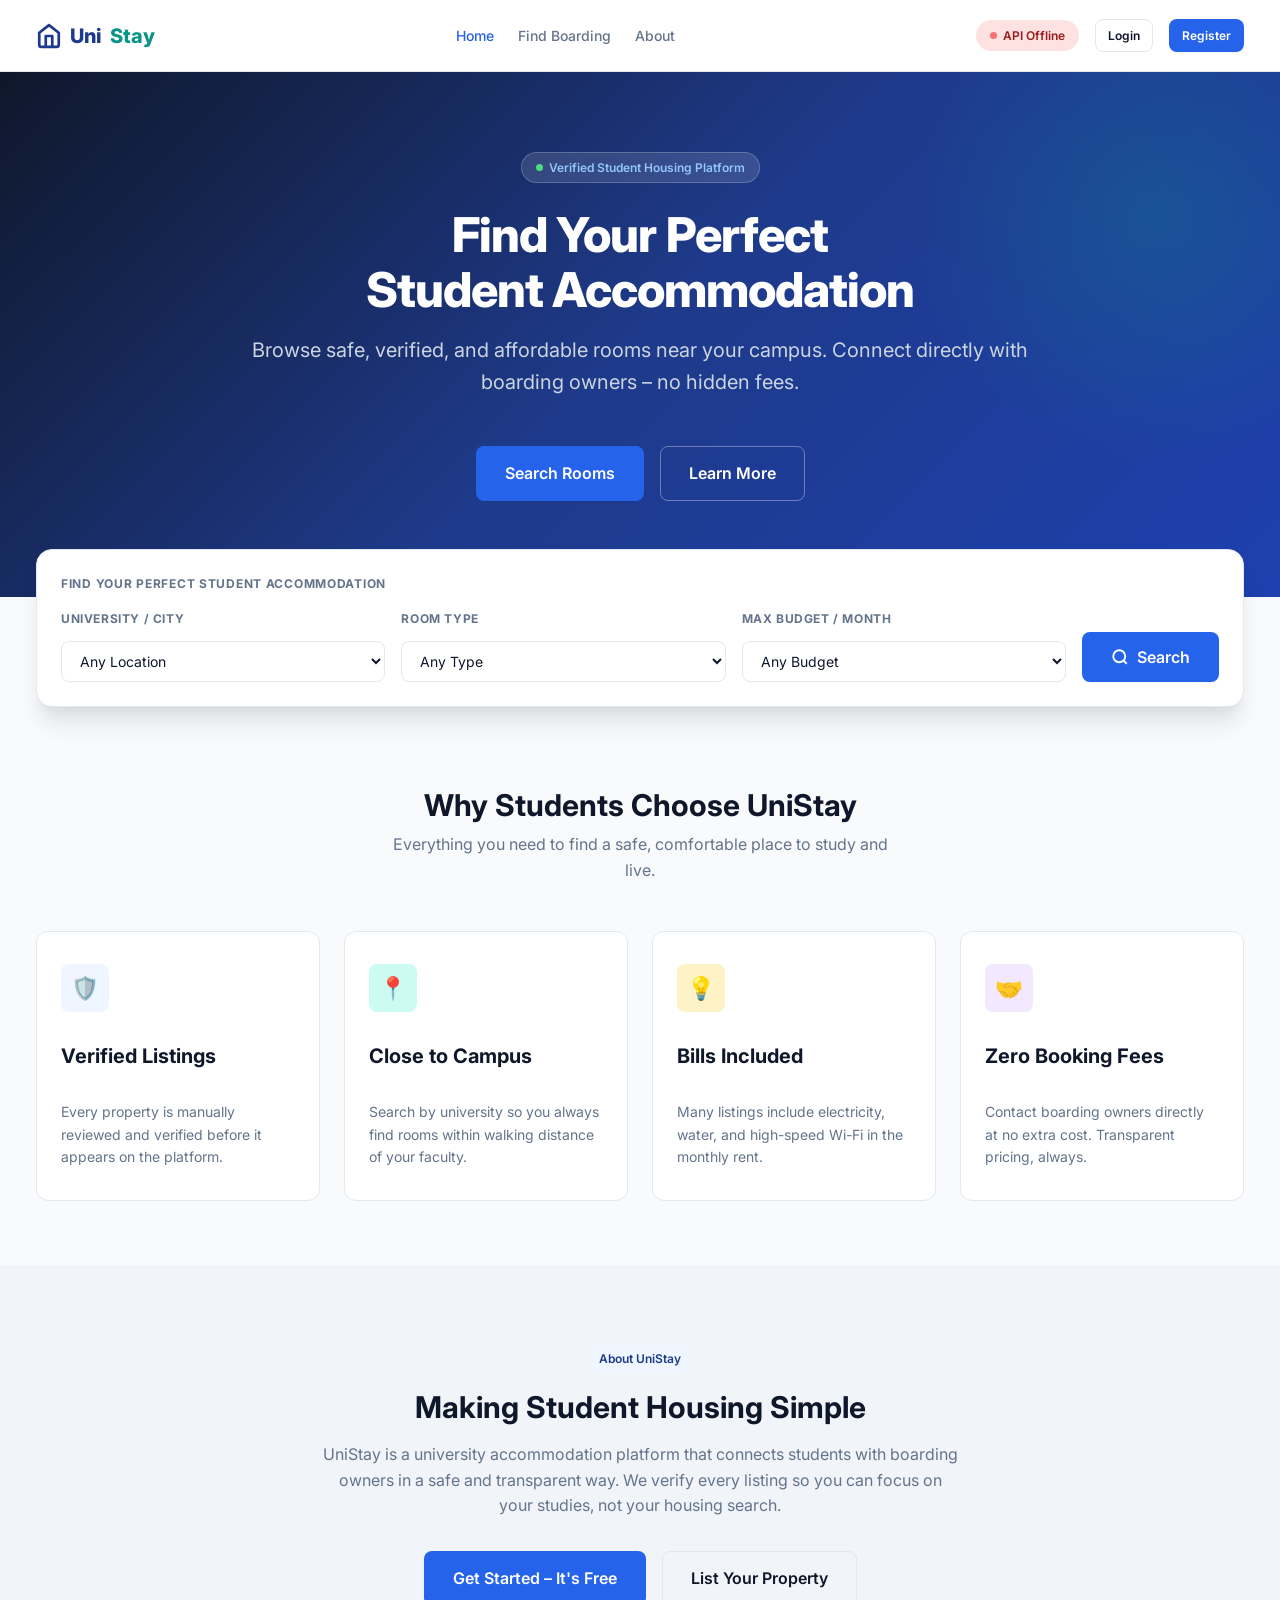
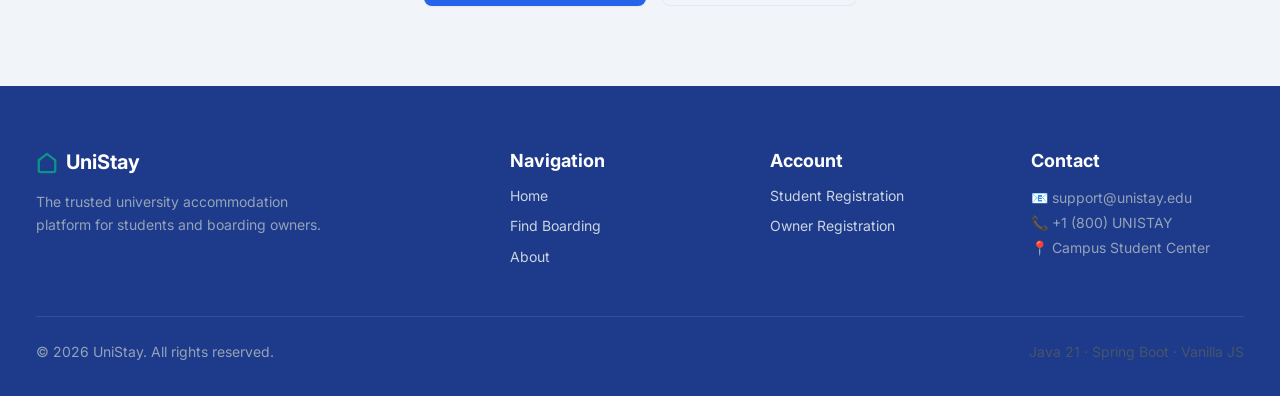
==== frontend/index.html @ 32a04631 "Initial UniStay project setup" ====
<!DOCTYPE html>
<html lang="en">
<head>
  <meta charset="UTF-8" />
  <meta name="viewport" content="width=device-width, initial-scale=1.0" />
  <title>UniStay – Find Student Accommodation</title>
  <meta name="description" content="UniStay helps university students find safe, verified, and affordable accommodation close to campus." />

  <!-- Google Fonts: Inter -->
  <link rel="preconnect" href="https://fonts.googleapis.com" />
  <link rel="preconnect" href="https://fonts.gstatic.com" crossorigin />
  <link href="https://fonts.googleapis.com/css2?family=Inter:wght@400;500;600;700;800&display=swap" rel="stylesheet" />

  <!-- Design System -->
  <link rel="stylesheet" href="css/global.css" />
  <link rel="stylesheet" href="css/components.css" />

  <style>
    /* ── Landing Page–specific overrides (kept minimal) ── */

    /* Inline hero status pill */
    .status-pill {
      display: inline-flex;
      align-items: center;
      gap: 6px;
      background: rgba(255,255,255,.12);
      border: 1px solid rgba(255,255,255,.2);
      border-radius: var(--radius-full);
      padding: 5px 14px;
      font-size: var(--font-size-xs);
      font-weight: 600;
      color: #93c5fd;
      margin-bottom: var(--space-lg);
    }
    .status-dot {
      width: 7px; height: 7px;
      background: #4ade80;
      border-radius: 50%;
      animation: pulse 1.8s infinite;
    }
    @keyframes pulse {
      0%, 100% { opacity: 1; }
      50%       { opacity: .4; }
    }

    /* Search bar */
    .search-bar {
      background: var(--bg-surface);
      border-radius: var(--radius-xl);
      box-shadow: var(--shadow-xl);
      padding: 1.5rem;
      margin-top: -3rem;
      position: relative;
      z-index: 10;
      border: 1px solid var(--border-color);
    }
    .search-bar form {
      display: grid;
      grid-template-columns: 1fr 1fr 1fr auto;
      gap: 1rem;
      align-items: end;
    }
    .search-field label {
      display: block;
      font-size: var(--font-size-xs);
      font-weight: 700;
      text-transform: uppercase;
      letter-spacing: .05em;
      color: var(--text-muted);
      margin-bottom: 6px;
    }

    /* Feature cards */
    .feature-grid {
      display: grid;
      grid-template-columns: repeat(4, 1fr);
      gap: var(--space-lg);
    }
    .feature-card {
      background: var(--bg-surface);
      border: 1px solid var(--border-color);
      border-radius: var(--radius-lg);
      padding: var(--space-xl) var(--space-lg);
      transition: transform var(--transition-normal), box-shadow var(--transition-normal);
    }
    .feature-card:hover {
      transform: translateY(-4px);
      box-shadow: var(--shadow-lg);
      border-color: #bfdbfe;
    }
    .feature-icon-box {
      width: 48px; height: 48px;
      border-radius: var(--radius-md);
      display: flex; align-items: center; justify-content: center;
      font-size: 1.4rem;
      margin-bottom: var(--space-md);
    }
    .icon-blue   { background: var(--primary-light); }
    .icon-teal   { background: var(--secondary-light); }
    .icon-amber  { background: var(--accent-light); }
    .icon-purple { background: #f3e8ff; }

    /* Backend status banner */
    #backend-status {
      font-size: var(--font-size-xs);
      font-weight: 600;
      padding: 6px 14px;
      border-radius: var(--radius-full);
      display: none;
    }
    #backend-status.online  { background: var(--success-bg); color: #065f46; display: inline-flex; align-items: center; gap: 6px; }
    #backend-status.offline { background: var(--danger-bg);  color: #991b1b; display: inline-flex; align-items: center; gap: 6px; }

    /* Responsive */
    @media (max-width: 992px) {
      .feature-grid { grid-template-columns: repeat(2, 1fr); }
    }
    @media (max-width: 768px) {
      .search-bar form { grid-template-columns: 1fr; }
      .search-bar form button { width: 100%; }
      .feature-grid { grid-template-columns: 1fr; }
    }
  </style>
</head>

<body>

  <!-- ═══════════════════════════════════════════
       NAVBAR
       ═══════════════════════════════════════════ -->
  <header class="navbar" id="top">
    <div class="container">

      <!-- Brand -->
      <a href="index.html" class="navbar-brand" id="navbar-brand">
        <svg width="26" height="26" viewBox="0 0 24 24" fill="none"
             stroke="currentColor" stroke-width="2.5"
             stroke-linecap="round" stroke-linejoin="round">
          <path d="m3 9 9-7 9 7v11a2 2 0 0 1-2 2H5a2 2 0 0 1-2-2z"/>
          <polyline points="9 22 9 12 15 12 15 22"/>
        </svg>
        Uni<span>Stay</span>
      </a>

      <!-- Mobile toggle -->
      <button class="mobile-menu-btn" id="mobile-menu-btn"
              aria-label="Toggle menu" aria-expanded="false">&#9776;</button>

      <!-- Nav links -->
      <ul class="navbar-nav" id="main-nav">
        <li><a href="index.html"         class="nav-link active"  id="nav-home">Home</a></li>
        <li><a href="#find-boarding"     class="nav-link"          id="nav-find">Find Boarding</a></li>
        <li><a href="#about"             class="nav-link"          id="nav-about">About</a></li>
      </ul>

      <!-- Action buttons + backend status indicator -->
      <div class="navbar-actions">
        <span id="backend-status" title="Backend connection status"></span>
        <a href="pages/register.html?role=student" class="btn btn-outline btn-sm" id="btn-login">Login</a>
        <a href="pages/register.html"              class="btn btn-primary btn-sm" id="btn-register">Register</a>
      </div>

    </div>
  </header>


  <main>

    <!-- ═══════════════════════════════════════════
         HERO
         ═══════════════════════════════════════════ -->
    <section class="hero" id="hero-section">
      <div class="container">
        <div class="hero-content">

          <div class="status-pill">
            <span class="status-dot"></span>
            Verified Student Housing Platform
          </div>

          <h1 class="hero-title">
            Find Your Perfect<br/>Student Accommodation
          </h1>

          <p class="hero-subtitle">
            Browse safe, verified, and affordable rooms near your campus.
            Connect directly with boarding owners – no hidden fees.
          </p>

          <div style="display:flex; gap:1rem; justify-content:center; flex-wrap:wrap;">
            <a href="#find-boarding" class="btn btn-primary btn-lg" id="btn-hero-search">
              Search Rooms
            </a>
            <a href="#about" class="btn btn-outline btn-lg"
               style="border-color:rgba(255,255,255,.35);color:#fff;" id="btn-hero-about">
              Learn More
            </a>
          </div>

        </div>
      </div>
    </section>


    <!-- ═══════════════════════════════════════════
         SEARCH BAR
         ═══════════════════════════════════════════ -->
    <section class="container" id="find-boarding">
      <div class="search-bar">

        <p style="font-size:var(--font-size-xs);font-weight:700;text-transform:uppercase;
                  letter-spacing:.06em;color:var(--text-muted);margin-bottom:1rem;">
          Find Your Perfect Student Accommodation
        </p>

        <form id="search-form" onsubmit="handleSearch(event)">

          <div class="search-field">
            <label for="s-location">University / City</label>
            <select id="s-location" class="form-select">
              <option value="">Any Location</option>
              <option>City University of Technology</option>
              <option>National State University</option>
              <option>Metropolitan Institute of Science</option>
              <option>Greenwood College</option>
            </select>
          </div>

          <div class="search-field">
            <label for="s-type">Room Type</label>
            <select id="s-type" class="form-select">
              <option value="">Any Type</option>
              <option>Single Room</option>
              <option>Shared Room</option>
              <option>Private Studio</option>
              <option>Apartment</option>
            </select>
          </div>

          <div class="search-field">
            <label for="s-budget">Max Budget / Month</label>
            <select id="s-budget" class="form-select">
              <option value="">Any Budget</option>
              <option>Under $400</option>
              <option>Under $600</option>
              <option>Under $800</option>
              <option>Under $1,000</option>
            </select>
          </div>

          <div>
            <button type="submit" class="btn btn-primary btn-lg" id="btn-search"
                    style="white-space:nowrap; width:100%;">
              <svg width="18" height="18" viewBox="0 0 24 24" fill="none"
                   stroke="currentColor" stroke-width="2.5">
                <circle cx="11" cy="11" r="8"/><line x1="21" y1="21" x2="16.65" y2="16.65"/>
              </svg>
              Search
            </button>
          </div>

        </form>
      </div>
    </section>


    <!-- ═══════════════════════════════════════════
         FEATURE CARDS
         ═══════════════════════════════════════════ -->
    <section style="padding: 5rem 0 4rem;" id="features">
      <div class="container">

        <div class="text-center" style="margin-bottom:3rem;">
          <h2>Why Students Choose UniStay</h2>
          <p class="text-muted" style="max-width:520px;margin:0.5rem auto 0;">
            Everything you need to find a safe, comfortable place to study and live.
          </p>
        </div>

        <div class="feature-grid">

          <div class="feature-card">
            <div class="feature-icon-box icon-blue">🛡️</div>
            <h4>Verified Listings</h4>
            <p class="text-muted" style="font-size:var(--font-size-sm);margin-top:.5rem;">
              Every property is manually reviewed and verified before it appears on the platform.
            </p>
          </div>

          <div class="feature-card">
            <div class="feature-icon-box icon-teal">📍</div>
            <h4>Close to Campus</h4>
            <p class="text-muted" style="font-size:var(--font-size-sm);margin-top:.5rem;">
              Search by university so you always find rooms within walking distance of your faculty.
            </p>
          </div>

          <div class="feature-card">
            <div class="feature-icon-box icon-amber">💡</div>
            <h4>Bills Included</h4>
            <p class="text-muted" style="font-size:var(--font-size-sm);margin-top:.5rem;">
              Many listings include electricity, water, and high-speed Wi-Fi in the monthly rent.
            </p>
          </div>

          <div class="feature-card">
            <div class="feature-icon-box icon-purple">🤝</div>
            <h4>Zero Booking Fees</h4>
            <p class="text-muted" style="font-size:var(--font-size-sm);margin-top:.5rem;">
              Contact boarding owners directly at no extra cost. Transparent pricing, always.
            </p>
          </div>

        </div>
      </div>
    </section>


    <!-- ═══════════════════════════════════════════
         ABOUT / CTA
         ═══════════════════════════════════════════ -->
    <section id="about" style="background:var(--bg-alt); padding: 5rem 0;">
      <div class="container">
        <div style="max-width:640px; margin:0 auto; text-align:center;">
          <span class="badge badge-primary" style="margin-bottom:1rem;">About UniStay</span>
          <h2>Making Student Housing Simple</h2>
          <p class="text-muted" style="margin:1rem 0 2rem;">
            UniStay is a university accommodation platform that connects students with boarding
            owners in a safe and transparent way. We verify every listing so you can focus on
            your studies, not your housing search.
          </p>
          <div style="display:flex; gap:1rem; justify-content:center; flex-wrap:wrap;">
            <a href="pages/register.html" class="btn btn-primary btn-lg" id="btn-cta-register">
              Get Started – It's Free
            </a>
            <a href="pages/register.html?role=owner" class="btn btn-outline btn-lg" id="btn-cta-owner">
              List Your Property
            </a>
          </div>
        </div>
      </div>
    </section>

  </main>


  <!-- ═══════════════════════════════════════════
       FOOTER
       ═══════════════════════════════════════════ -->
  <footer class="footer">
    <div class="container">
      <div class="footer-grid">

        <div>
          <h4 style="display:flex;align-items:center;gap:8px;margin-bottom:1rem;">
            <svg width="22" height="22" viewBox="0 0 24 24" fill="none"
                 stroke="var(--secondary)" stroke-width="2.5">
              <path d="m3 9 9-7 9 7v11a2 2 0 0 1-2 2H5a2 2 0 0 1-2-2z"/>
            </svg>
            UniStay
          </h4>
          <p style="font-size:var(--font-size-sm);color:#94a3b8;max-width:300px;">
            The trusted university accommodation platform for students and boarding owners.
          </p>
        </div>

        <div>
          <h5 style="margin-bottom:.75rem;">Navigation</h5>
          <ul style="list-style:none;display:flex;flex-direction:column;gap:8px;font-size:var(--font-size-sm);">
            <li><a href="index.html">Home</a></li>
            <li><a href="#find-boarding">Find Boarding</a></li>
            <li><a href="#about">About</a></li>
          </ul>
        </div>

        <div>
          <h5 style="margin-bottom:.75rem;">Account</h5>
          <ul style="list-style:none;display:flex;flex-direction:column;gap:8px;font-size:var(--font-size-sm);">
            <li><a href="pages/register.html?role=student">Student Registration</a></li>
            <li><a href="pages/register.html?role=owner">Owner Registration</a></li>
          </ul>
        </div>

        <div>
          <h5 style="margin-bottom:.75rem;">Contact</h5>
          <p style="font-size:var(--font-size-sm);color:#94a3b8;line-height:1.8;">
            📧 support@unistay.edu<br/>
            📞 +1 (800) UNISTAY<br/>
            📍 Campus Student Center
          </p>
        </div>

      </div>

      <div class="footer-bottom">
        <span>© 2026 UniStay. All rights reserved.</span>
        <span style="color:#475569;">Java 21 · Spring Boot · Vanilla JS</span>
      </div>
    </div>
  </footer>


  <!-- ═══════════════════════════════════════════
       SCRIPTS
       ═══════════════════════════════════════════ -->
  <script src="js/api.js"></script>
  <script src="js/common.js"></script>
  <script>
    /* ── Search handler ── */
    function handleSearch(e) {
      e.preventDefault();
      const loc    = document.getElementById('s-location').value || 'Any Location';
      const type   = document.getElementById('s-type').value    || 'Any Type';
      const budget = document.getElementById('s-budget').value  || 'Any Budget';
      alert(`Searching for: ${type} near ${loc} (${budget})\n\nSearch module coming soon!`);
    }

    /* ── Backend health check (displays status pill in navbar) ── */
    async function checkBackendStatus() {
      const el = document.getElementById('backend-status');
      try {
        const res = await API.get('/health');
        if (res && res.success) {
          el.className = 'online';
          el.innerHTML = '<span style="width:7px;height:7px;background:#4ade80;border-radius:50%;display:inline-block;"></span> API Online';
        }
      } catch (_) {
        el.className = 'offline';
        el.innerHTML = '<span style="width:7px;height:7px;background:#f87171;border-radius:50%;display:inline-block;"></span> API Offline';
      }
    }

    document.addEventListener('DOMContentLoaded', checkBackendStatus);
  </script>

</body>
</html>
---- frontend/css/global.css ----
/* ==========================================================================
   UniStay - Main Global Design System (global.css)
   University Student Accommodation Platform
   ========================================================================== */

/* --------------------------------------------------------------------------
   1. CSS Custom Properties / Design Tokens
   -------------------------------------------------------------------------- */
:root {
  /* Brand Palette */
  --primary: #2563eb;
  --primary-hover: #1d4ed8;
  --primary-light: #eff6ff;
  --primary-dark: #1e3a8a;

  --secondary: #0d9488;
  --secondary-hover: #0f766e;
  --secondary-light: #ccfbf1;

  --accent: #f59e0b;
  --accent-light: #fef3c7;

  /* Neutral Palette */
  --bg-body: #f8fafc;
  --bg-surface: #ffffff;
  --bg-alt: #f1f5f9;
  
  --border-color: #e2e8f0;
  --border-focus: #93c5fd;

  --text-main: #0f172a;
  --text-muted: #64748b;
  --text-light: #94a3b8;
  --text-white: #ffffff;

  /* Status Colors */
  --success: #10b981;
  --success-bg: #d1fae5;
  --warning: #f59e0b;
  --warning-bg: #fef3c7;
  --danger: #ef4444;
  --danger-bg: #fee2e2;
  --info: #3b82f6;
  --info-bg: #dbeafe;

  /* Typography */
  --font-family: 'Inter', system-ui, -apple-system, BlinkMacSystemFont, 'Segoe UI', Roboto, Oxygen, Ubuntu, Cantarell, sans-serif;
  --font-size-xs: 0.75rem;     /* 12px */
  --font-size-sm: 0.875rem;    /* 14px */
  --font-size-md: 1rem;        /* 16px */
  --font-size-lg: 1.125rem;    /* 18px */
  --font-size-xl: 1.25rem;     /* 20px */
  --font-size-2xl: 1.5rem;     /* 24px */
  --font-size-3xl: 1.875rem;   /* 30px */
  --font-size-4xl: 2.25rem;    /* 36px */

  /* Spacing */
  --space-xs: 0.25rem;  /* 4px */
  --space-sm: 0.5rem;   /* 8px */
  --space-md: 1rem;     /* 16px */
  --space-lg: 1.5rem;   /* 24px */
  --space-xl: 2rem;     /* 32px */
  --space-2xl: 3rem;    /* 48px */
  --space-3xl: 4rem;    /* 64px */

  /* Radius */
  --radius-sm: 0.375rem; /* 6px */
  --radius-md: 0.5rem;   /* 8px */
  --radius-lg: 0.75rem;  /* 12px */
  --radius-xl: 1rem;     /* 16px */
  --radius-full: 9999px;

  /* Elevation Shadows */
  --shadow-sm: 0 1px 2px 0 rgba(0, 0, 0, 0.05);
  --shadow-md: 0 4px 6px -1px rgba(0, 0, 0, 0.1), 0 2px 4px -1px rgba(0, 0, 0, 0.06);
  --shadow-lg: 0 10px 15px -3px rgba(0, 0, 0, 0.1), 0 4px 6px -2px rgba(0, 0, 0, 0.05);
  --shadow-xl: 0 20px 25px -5px rgba(0, 0, 0, 0.1), 0 10px 10px -5px rgba(0, 0, 0, 0.04);

  /* Transitions */
  --transition-fast: 0.15s ease;
  --transition-normal: 0.25s ease;
  --transition-slow: 0.4s ease;

  /* Layout */
  --max-width: 1240px;
  --navbar-height: 72px;
}

/* --------------------------------------------------------------------------
   2. Global Reset & Base Setup
   -------------------------------------------------------------------------- */
*, *::before, *::after {
  box-sizing: border-box;
  margin: 0;
  padding: 0;
}

html {
  scroll-behavior: smooth;
  font-size: 16px;
}

body {
  font-family: var(--font-family);
  background-color: var(--bg-body);
  color: var(--text-main);
  line-height: 1.6;
  -webkit-font-smoothing: antialiased;
  -moz-osx-font-smoothing: grayscale;
  display: flex;
  flex-direction: column;
  min-height: 100vh;
}

main {
  flex: 1;
}

a {
  color: var(--primary);
  text-decoration: none;
  transition: color var(--transition-fast);
}

a:hover {
  color: var(--primary-hover);
}

img {
  max-width: 100%;
  height: auto;
  display: block;
}

/* --------------------------------------------------------------------------
   3. Typography Utilities
   -------------------------------------------------------------------------- */
h1, h2, h3, h4, h5, h6 {
  color: var(--text-main);
  font-weight: 700;
  line-height: 1.25;
  margin-bottom: var(--space-sm);
}

h1 { font-size: var(--font-size-4xl); }
h2 { font-size: var(--font-size-3xl); }
h3 { font-size: var(--font-size-2xl); }
h4 { font-size: var(--font-size-xl); }
h5 { font-size: var(--font-size-lg); }
h6 { font-size: var(--font-size-md); }

.text-muted { color: var(--text-muted); }
.text-center { text-align: center; }
.text-right { text-align: right; }
.text-primary { color: var(--primary); }
.text-secondary { color: var(--secondary); }
.font-bold { font-weight: 700; }
.font-semibold { font-weight: 600; }

/* --------------------------------------------------------------------------
   4. Layout & Containers
   -------------------------------------------------------------------------- */
.container {
  width: 100%;
  max-width: var(--max-width);
  margin-left: auto;
  margin-right: auto;
  padding-left: var(--space-md);
  padding-right: var(--space-md);
}

.container-sm { max-width: 800px; }
.container-lg { max-width: 1400px; }

.grid {
  display: grid;
  gap: var(--space-lg);
}

.grid-2 { grid-template-columns: repeat(2, 1fr); }
.grid-3 { grid-template-columns: repeat(3, 1fr); }
.grid-4 { grid-template-columns: repeat(4, 1fr); }

.flex {
  display: flex;
}

.flex-between {
  display: flex;
  justify-content: space-between;
  align-items: center;
}

.flex-center {
  display: flex;
  justify-content: center;
  align-items: center;
}

.gap-sm { gap: var(--space-sm); }
.gap-md { gap: var(--space-md); }
.gap-lg { gap: var(--space-lg); }

/* --------------------------------------------------------------------------
   5. Buttons Component
   -------------------------------------------------------------------------- */
.btn {
  display: inline-flex;
  align-items: center;
  justify-content: center;
  gap: var(--space-sm);
  padding: 0.625rem 1.25rem;
  font-family: var(--font-family);
  font-size: var(--font-size-sm);
  font-weight: 600;
  border-radius: var(--radius-md);
  border: 1px solid transparent;
  cursor: pointer;
  transition: all var(--transition-fast);
  text-align: center;
  white-space: nowrap;
  user-select: none;
}

.btn-primary {
  background-color: var(--primary);
  color: var(--text-white);
  box-shadow: var(--shadow-sm);
}

.btn-primary:hover {
  background-color: var(--primary-hover);
  color: var(--text-white);
  box-shadow: var(--shadow-md);
  transform: translateY(-1px);
}

.btn-secondary {
  background-color: var(--secondary);
  color: var(--text-white);
}

.btn-secondary:hover {
  background-color: var(--secondary-hover);
  color: var(--text-white);
  transform: translateY(-1px);
}

.btn-outline {
  background-color: transparent;
  border-color: var(--border-color);
  color: var(--text-main);
}

.btn-outline:hover {
  border-color: var(--primary);
  color: var(--primary);
  background-color: var(--primary-light);
}

.btn-sm {
  padding: 0.375rem 0.75rem;
  font-size: var(--font-size-xs);
}

.btn-lg {
  padding: 0.875rem 1.75rem;
  font-size: var(--font-size-md);
}

.btn-full {
  width: 100%;
}

.btn:disabled {
  opacity: 0.6;
  cursor: not-allowed;
  transform: none !important;
}

/* --------------------------------------------------------------------------
   6. Forms Component
   -------------------------------------------------------------------------- */
.form-group {
  margin-bottom: var(--space-md);
  display: flex;
  flex-direction: column;
  gap: var(--space-xs);
}

.form-label {
  font-size: var(--font-size-sm);
  font-weight: 600;
  color: var(--text-main);
}

.form-control, .form-select {
  width: 100%;
  padding: 0.625rem 0.875rem;
  font-family: var(--font-family);
  font-size: var(--font-size-sm);
  color: var(--text-main);
  background-color: var(--bg-surface);
  border: 1px solid var(--border-color);
  border-radius: var(--radius-md);
  transition: border-color var(--transition-fast), box-shadow var(--transition-fast);
  outline: none;
}

.form-control:focus, .form-select:focus {
  border-color: var(--primary);
  box-shadow: 0 0 0 3px rgba(37, 99, 235, 0.15);
}

textarea.form-control {
  resize: vertical;
  min-height: 100px;
}

/* --------------------------------------------------------------------------
   7. Cards Component
   -------------------------------------------------------------------------- */
.card {
  background-color: var(--bg-surface);
  border-radius: var(--radius-lg);
  border: 1px solid var(--border-color);
  box-shadow: var(--shadow-sm);
  overflow: hidden;
  transition: transform var(--transition-normal), box-shadow var(--transition-normal);
}

.card:hover {
  box-shadow: var(--shadow-md);
}

.card-header {
  padding: var(--space-md) var(--space-lg);
  border-bottom: 1px solid var(--border-color);
  background-color: var(--bg-surface);
}

.card-body {
  padding: var(--space-lg);
}

.card-footer {
  padding: var(--space-md) var(--space-lg);
  border-top: 1px solid var(--border-color);
  background-color: var(--bg-alt);
}

/* --------------------------------------------------------------------------
   8. Navigation Bar (Navbar)
   -------------------------------------------------------------------------- */
.navbar {
  height: var(--navbar-height);
  background-color: rgba(255, 255, 255, 0.95);
  backdrop-filter: blur(8px);
  border-bottom: 1px solid var(--border-color);
  position: sticky;
  top: 0;
  z-index: 1000;
  display: flex;
  align-items: center;
}

.navbar .container {
  display: flex;
  align-items: center;
  justify-content: space-between;
}

.navbar-brand {
  display: flex;
  align-items: center;
  gap: var(--space-sm);
  font-size: var(--font-size-xl);
  font-weight: 800;
  color: var(--primary-dark);
}

.navbar-brand span {
  color: var(--secondary);
}

.navbar-nav {
  display: flex;
  align-items: center;
  gap: var(--space-lg);
  list-style: none;
}

.nav-link {
  font-size: var(--font-size-sm);
  font-weight: 500;
  color: var(--text-muted);
  transition: color var(--transition-fast);
}

.nav-link:hover, .nav-link.active {
  color: var(--primary);
}

.navbar-actions {
  display: flex;
  align-items: center;
  gap: var(--space-md);
}

.mobile-menu-btn {
  display: none;
  background: none;
  border: none;
  font-size: 1.5rem;
  color: var(--text-main);
  cursor: pointer;
}

/* --------------------------------------------------------------------------
   9. Footer
   -------------------------------------------------------------------------- */
.footer {
  background-color: var(--primary-dark);
  color: var(--text-light);
  padding-top: var(--space-3xl);
  padding-bottom: var(--space-xl);
  margin-top: auto;
}

.footer h4, .footer h5 {
  color: var(--text-white);
}

.footer a {
  color: #cbd5e1;
}

.footer a:hover {
  color: var(--text-white);
}

.footer-grid {
  display: grid;
  grid-template-columns: 2fr repeat(3, 1fr);
  gap: var(--space-2xl);
  margin-bottom: var(--space-2xl);
}

.footer-bottom {
  border-top: 1px solid rgba(255, 255, 255, 0.1);
  padding-top: var(--space-lg);
  display: flex;
  justify-content: space-between;
  align-items: center;
  font-size: var(--font-size-sm);
}

/* --------------------------------------------------------------------------
   10. Alerts & Badges
   -------------------------------------------------------------------------- */
.alert {
  padding: var(--space-md);
  border-radius: var(--radius-md);
  font-size: var(--font-size-sm);
  margin-bottom: var(--space-md);
  border: 1px solid transparent;
  display: flex;
  align-items: center;
  gap: var(--space-sm);
}

.alert-success { background-color: var(--success-bg); color: #065f46; border-color: #a7f3d0; }
.alert-warning { background-color: var(--warning-bg); color: #92400e; border-color: #fde68a; }
.alert-danger { background-color: var(--danger-bg); color: #991b1b; border-color: #fecaca; }
.alert-info { background-color: var(--info-bg); color: #1e40af; border-color: #bfdbfe; }

.badge {
  display: inline-flex;
  align-items: center;
  padding: 0.25rem 0.625rem;
  font-size: var(--font-size-xs);
  font-weight: 600;
  border-radius: var(--radius-full);
}

.badge-primary { background-color: var(--primary-light); color: var(--primary-dark); }
.badge-secondary { background-color: var(--secondary-light); color: var(--secondary-hover); }
.badge-success { background-color: var(--success-bg); color: #065f46; }

/* --------------------------------------------------------------------------
   11. Tables Component
   -------------------------------------------------------------------------- */
.table-responsive {
  width: 100%;
  overflow-x: auto;
}

.table {
  width: 100%;
  border-collapse: collapse;
  text-align: left;
  font-size: var(--font-size-sm);
}

.table th {
  background-color: var(--bg-alt);
  padding: var(--space-md);
  font-weight: 600;
  color: var(--text-main);
  border-bottom: 2px solid var(--border-color);
}

.table td {
  padding: var(--space-md);
  border-bottom: 1px solid var(--border-color);
  color: var(--text-muted);
}

.table tbody tr:hover {
  background-color: var(--primary-light);
}

/* --------------------------------------------------------------------------
   12. Responsive Breakpoints
   -------------------------------------------------------------------------- */
@media (max-width: 992px) {
  .grid-4 { grid-template-columns: repeat(2, 1fr); }
  .grid-3 { grid-template-columns: repeat(2, 1fr); }
  .footer-grid { grid-template-columns: repeat(2, 1fr); }
}

@media (max-width: 768px) {
  .grid-2, .grid-3, .grid-4 { grid-template-columns: 1fr; }
  .footer-grid { grid-template-columns: 1fr; }
  
  .navbar-nav {
    display: none;
    position: absolute;
    top: var(--navbar-height);
    left: 0;
    width: 100%;
    background-color: var(--bg-surface);
    flex-direction: column;
    padding: var(--space-lg);
    box-shadow: var(--shadow-lg);
    border-bottom: 1px solid var(--border-color);
  }

  .navbar-nav.active {
    display: flex;
  }

  .mobile-menu-btn {
    display: block;
  }
}
---- frontend/css/components.css ----
/* ==========================================================================
   UniStay - Specific Component Styles (components.css)
   University Student Accommodation Platform
   ========================================================================== */

/* --------------------------------------------------------------------------
   1. Hero Section Component
   -------------------------------------------------------------------------- */
.hero {
  background: linear-gradient(135deg, #0f172a 0%, #1e3a8a 50%, #1e40af 100%);
  color: var(--text-white);
  padding: 5rem 0 6rem 0;
  position: relative;
  overflow: hidden;
}

.hero::before {
  content: "";
  position: absolute;
  top: -20%;
  right: -10%;
  width: 500px;
  height: 500px;
  background: radial-gradient(circle, rgba(13, 148, 136, 0.25) 0%, rgba(0, 0, 0, 0) 70%);
  border-radius: 50%;
  pointer-events: none;
}

.hero-content {
  max-width: 780px;
  margin: 0 auto;
  text-align: center;
  position: relative;
  z-index: 2;
}

.hero-badge {
  display: inline-flex;
  align-items: center;
  gap: 0.5rem;
  padding: 0.375rem 1rem;
  background: rgba(255, 255, 255, 0.12);
  backdrop-filter: blur(8px);
  border: 1px solid rgba(255, 255, 255, 0.2);
  border-radius: var(--radius-full);
  font-size: var(--font-size-xs);
  font-weight: 600;
  color: #93c5fd;
  margin-bottom: var(--space-lg);
}

.hero-title {
  font-size: 3rem;
  font-weight: 800;
  line-height: 1.15;
  color: var(--text-white);
  margin-bottom: var(--space-md);
  letter-spacing: -0.02em;
}

.hero-subtitle {
  font-size: 1.25rem;
  color: #cbd5e1;
  margin-bottom: var(--space-2xl);
  font-weight: 400;
  line-height: 1.6;
}

/* --------------------------------------------------------------------------
   2. Search & Filter Bar Component
   -------------------------------------------------------------------------- */
.search-card {
  background: var(--bg-surface);
  border-radius: var(--radius-xl);
  box-shadow: 0 20px 25px -5px rgba(0, 0, 0, 0.15), 0 10px 10px -5px rgba(0, 0, 0, 0.04);
  padding: var(--space-xl);
  margin-top: -3.5rem;
  position: relative;
  z-index: 10;
  border: 1px solid var(--border-color);
}

.search-grid {
  display: grid;
  grid-template-columns: repeat(4, 1fr) auto;
  gap: var(--space-md);
  align-items: end;
}

.search-field {
  display: flex;
  flex-direction: column;
  gap: 0.375rem;
}

.search-field label {
  font-size: var(--font-size-xs);
  font-weight: 700;
  text-transform: uppercase;
  letter-spacing: 0.05em;
  color: var(--text-muted);
}

/* --------------------------------------------------------------------------
   3. Feature Cards Component
   -------------------------------------------------------------------------- */
.feature-card {
  background: var(--bg-surface);
  padding: var(--space-xl);
  border-radius: var(--radius-lg);
  border: 1px solid var(--border-color);
  transition: all var(--transition-normal);
  display: flex;
  flex-direction: column;
  gap: var(--space-md);
}

.feature-card:hover {
  transform: translateY(-4px);
  box-shadow: var(--shadow-lg);
  border-color: #bfdbfe;
}

.feature-icon {
  width: 52px;
  height: 52px;
  border-radius: var(--radius-md);
  background: var(--primary-light);
  color: var(--primary);
  display: flex;
  align-items: center;
  justify-content: center;
  font-size: 1.5rem;
}

.feature-icon.teal {
  background: var(--secondary-light);
  color: var(--secondary);
}

.feature-icon.amber {
  background: var(--accent-light);
  color: var(--accent);
}

/* --------------------------------------------------------------------------
   4. Accommodation Preview Cards
   -------------------------------------------------------------------------- */
.accommodation-card {
  position: relative;
  display: flex;
  flex-direction: column;
  height: 100%;
}

.accommodation-image-wrapper {
  position: relative;
  width: 100%;
  height: 200px;
  background-color: #cbd5e1;
  overflow: hidden;
}

.accommodation-image {
  width: 100%;
  height: 100%;
  object-fit: cover;
  transition: transform var(--transition-slow);
}

.accommodation-card:hover .accommodation-image {
  transform: scale(1.05);
}

.badge-tag {
  position: absolute;
  top: 12px;
  left: 12px;
  z-index: 2;
}

.price-tag {
  position: absolute;
  bottom: 12px;
  right: 12px;
  background: rgba(15, 23, 42, 0.85);
  backdrop-filter: blur(4px);
  color: var(--text-white);
  padding: 0.25rem 0.75rem;
  border-radius: var(--radius-md);
  font-weight: 700;
  font-size: var(--font-size-sm);
}

.accommodation-details {
  padding: var(--space-lg);
  display: flex;
  flex-direction: column;
  flex: 1;
  gap: var(--space-sm);
}

.meta-info {
  display: flex;
  align-items: center;
  gap: var(--space-md);
  font-size: var(--font-size-xs);
  color: var(--text-muted);
}

/* --------------------------------------------------------------------------
   5. Step Process Timeline
   -------------------------------------------------------------------------- */
.step-card {
  text-align: center;
  padding: var(--space-xl);
  position: relative;
}

.step-number {
  width: 48px;
  height: 48px;
  border-radius: 50%;
  background: var(--primary);
  color: var(--text-white);
  font-weight: 800;
  font-size: 1.25rem;
  display: flex;
  align-items: center;
  justify-content: center;
  margin: 0 auto var(--space-md) auto;
  box-shadow: 0 0 0 6px var(--primary-light);
}

/* --------------------------------------------------------------------------
   6. Toast Notifications
   -------------------------------------------------------------------------- */
.toast-container {
  position: fixed;
  bottom: 20px;
  right: 20px;
  z-index: 9999;
  display: flex;
  flex-direction: column;
  gap: 10px;
}

.toast {
  min-width: 280px;
  padding: 12px 18px;
  border-radius: var(--radius-md);
  background: var(--text-main);
  color: var(--text-white);
  box-shadow: var(--shadow-lg);
  font-size: var(--font-size-sm);
  display: flex;
  align-items: center;
  justify-content: space-between;
  animation: slideIn 0.3s ease;
}

@keyframes slideIn {
  from { transform: translateX(100%); opacity: 0; }
  to { transform: translateX(0); opacity: 1; }
}

/* --------------------------------------------------------------------------
   7. Responsive adjustments for components
   -------------------------------------------------------------------------- */
@media (max-width: 992px) {
  .search-grid {
    grid-template-columns: repeat(2, 1fr);
  }
  .search-grid button {
    grid-column: span 2;
  }
  .hero-title {
    font-size: 2.25rem;
  }
}

@media (max-width: 576px) {
  .search-grid {
    grid-template-columns: 1fr;
  }
  .search-grid button {
    grid-column: span 1;
  }
  .hero {
    padding: 3rem 0 5rem 0;
  }
  .hero-title {
    font-size: 1.875rem;
  }
}
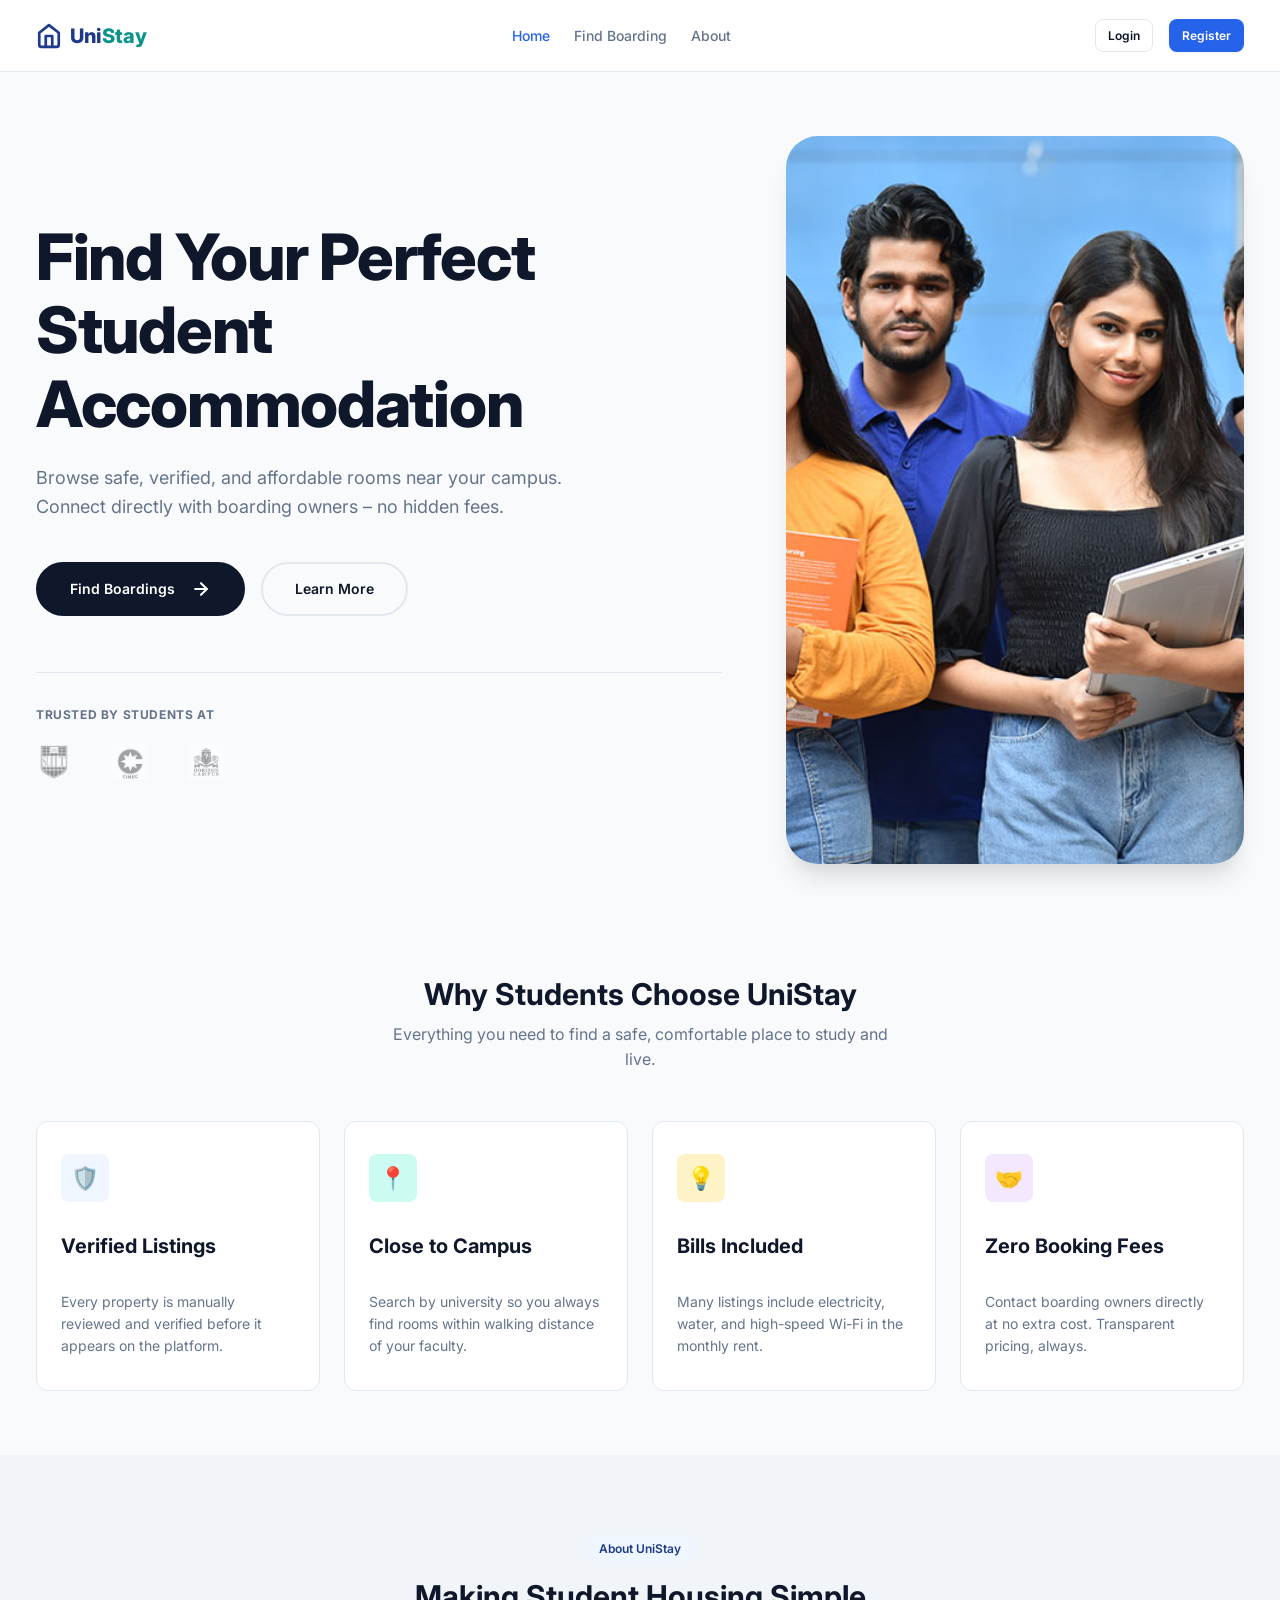
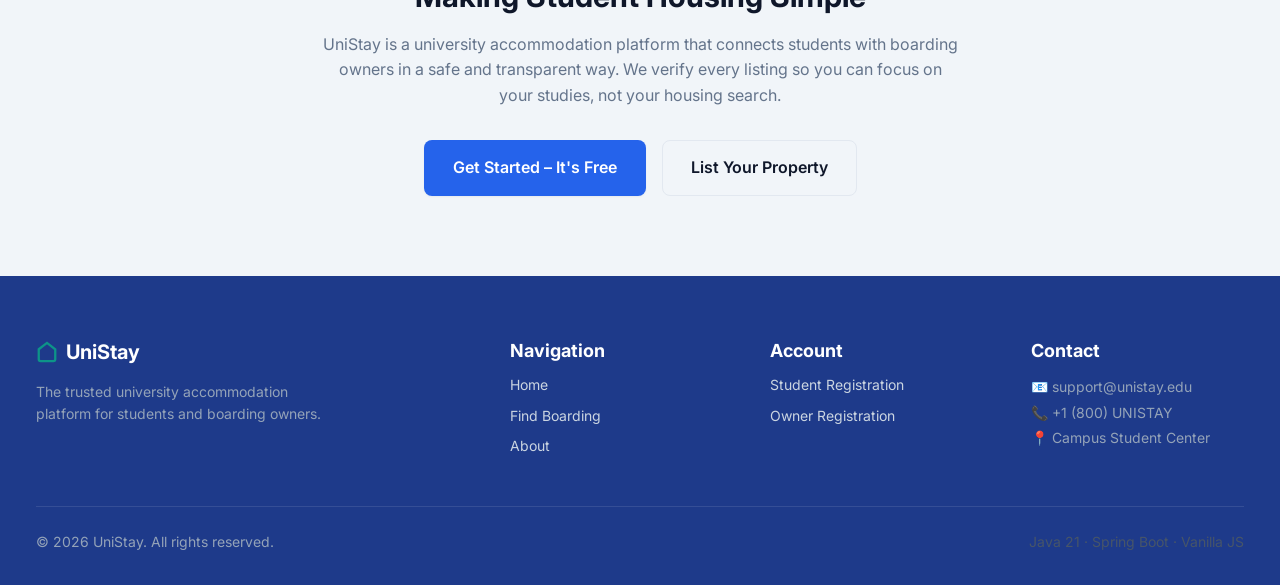
==== commit 5bc5c75a: "Redesign landing page hero section and fix UniStay logo spacing" ====
--- a/frontend/index.html
+++ b/frontend/index.html
@@ -14,61 +14,10 @@
   <!-- Design System -->
   <link rel="stylesheet" href="css/global.css" />
   <link rel="stylesheet" href="css/components.css" />
+  <link rel="stylesheet" href="css/landing-hero.css" />
 
   <style>
     /* ── Landing Page–specific overrides (kept minimal) ── */
-
-    /* Inline hero status pill */
-    .status-pill {
-      display: inline-flex;
-      align-items: center;
-      gap: 6px;
-      background: rgba(255,255,255,.12);
-      border: 1px solid rgba(255,255,255,.2);
-      border-radius: var(--radius-full);
-      padding: 5px 14px;
-      font-size: var(--font-size-xs);
-      font-weight: 600;
-      color: #93c5fd;
-      margin-bottom: var(--space-lg);
-    }
-    .status-dot {
-      width: 7px; height: 7px;
-      background: #4ade80;
-      border-radius: 50%;
-      animation: pulse 1.8s infinite;
-    }
-    @keyframes pulse {
-      0%, 100% { opacity: 1; }
-      50%       { opacity: .4; }
-    }
-
-    /* Search bar */
-    .search-bar {
-      background: var(--bg-surface);
-      border-radius: var(--radius-xl);
-      box-shadow: var(--shadow-xl);
-      padding: 1.5rem;
-      margin-top: -3rem;
-      position: relative;
-      z-index: 10;
-      border: 1px solid var(--border-color);
-    }
-    .search-bar form {
-      display: grid;
-      grid-template-columns: 1fr 1fr 1fr auto;
-      gap: 1rem;
-      align-items: end;
-    }
-    .search-field label {
-      display: block;
-      font-size: var(--font-size-xs);
-      font-weight: 700;
-      text-transform: uppercase;
-      letter-spacing: .05em;
-      color: var(--text-muted);
-      margin-bottom: 6px;
-    }
 
     /* Feature cards */
     .feature-grid {
@@ -100,24 +49,11 @@
     .icon-amber  { background: var(--accent-light); }
     .icon-purple { background: #f3e8ff; }
 
-    /* Backend status banner */
-    #backend-status {
-      font-size: var(--font-size-xs);
-      font-weight: 600;
-      padding: 6px 14px;
-      border-radius: var(--radius-full);
-      display: none;
-    }
-    #backend-status.online  { background: var(--success-bg); color: #065f46; display: inline-flex; align-items: center; gap: 6px; }
-    #backend-status.offline { background: var(--danger-bg);  color: #991b1b; display: inline-flex; align-items: center; gap: 6px; }
-
     /* Responsive */
     @media (max-width: 992px) {
       .feature-grid { grid-template-columns: repeat(2, 1fr); }
     }
     @media (max-width: 768px) {
-      .search-bar form { grid-template-columns: 1fr; }
-      .search-bar form button { width: 100%; }
       .feature-grid { grid-template-columns: 1fr; }
     }
   </style>
@@ -139,7 +75,7 @@
           <path d="m3 9 9-7 9 7v11a2 2 0 0 1-2 2H5a2 2 0 0 1-2-2z"/>
           <polyline points="9 22 9 12 15 12 15 22"/>
         </svg>
-        Uni<span>Stay</span>
+        <span class="brand-name">Uni<span>Stay</span></span>
       </a>
 
       <!-- Mobile toggle -->
@@ -149,15 +85,16 @@
       <!-- Nav links -->
       <ul class="navbar-nav" id="main-nav">
         <li><a href="index.html"         class="nav-link active"  id="nav-home">Home</a></li>
-        <li><a href="#find-boarding"     class="nav-link"          id="nav-find">Find Boarding</a></li>
+        <li><a href="pages/search.html"  class="nav-link"          id="nav-find">Find Boarding</a></li>
         <li><a href="#about"             class="nav-link"          id="nav-about">About</a></li>
       </ul>
 
       <!-- Action buttons + backend status indicator -->
       <div class="navbar-actions">
         <span id="backend-status" title="Backend connection status"></span>
-        <a href="pages/register.html?role=student" class="btn btn-outline btn-sm" id="btn-login">Login</a>
-        <a href="pages/register.html"              class="btn btn-primary btn-sm" id="btn-register">Register</a>
+        <a href="pages/login.html" class="btn btn-outline btn-sm" id="btn-login">Login</a>
+        <a href="pages/register.html" class="btn btn-primary btn-sm" id="btn-register">Register</a>
+        <button class="btn btn-secondary btn-sm" id="btn-logout" style="display: none;" onclick="handleLogout()">Logout</button>
       </div>
 
     </div>
@@ -169,97 +106,40 @@
     <!-- ═══════════════════════════════════════════
          HERO
          ═══════════════════════════════════════════ -->
-    <section class="hero" id="hero-section">
-      <div class="container">
-        <div class="hero-content">
-
-          <div class="status-pill">
-            <span class="status-dot"></span>
-            Verified Student Housing Platform
-          </div>
-
+    <section class="landing-hero" id="hero-section">
+      <div class="container hero-container">
+        
+        <div class="hero-text-content">
           <h1 class="hero-title">
             Find Your Perfect<br/>Student Accommodation
           </h1>
-
           <p class="hero-subtitle">
-            Browse safe, verified, and affordable rooms near your campus.
-            Connect directly with boarding owners – no hidden fees.
-          </p>
-
-          <div style="display:flex; gap:1rem; justify-content:center; flex-wrap:wrap;">
-            <a href="#find-boarding" class="btn btn-primary btn-lg" id="btn-hero-search">
-              Search Rooms
+            Browse safe, verified, and affordable rooms near your campus. Connect directly with boarding owners – no hidden fees.
+          </p>
+          <div class="hero-cta-group">
+            <a href="pages/search.html" class="btn btn-hero" id="btn-hero-search">
+              Find Boardings
+              <svg width="20" height="20" viewBox="0 0 24 24" fill="none" stroke="currentColor" stroke-width="2.5" stroke-linecap="round" stroke-linejoin="round" style="margin-left: 8px; vertical-align: -4px;"><line x1="5" y1="12" x2="19" y2="12"></line><polyline points="12 5 19 12 12 19"></polyline></svg>
             </a>
-            <a href="#about" class="btn btn-outline btn-lg"
-               style="border-color:rgba(255,255,255,.35);color:#fff;" id="btn-hero-about">
+            <a href="#about" class="btn btn-hero-secondary" id="btn-hero-about">
               Learn More
             </a>
           </div>
 
-        </div>
-      </div>
-    </section>
-
-
-    <!-- ═══════════════════════════════════════════
-         SEARCH BAR
-         ═══════════════════════════════════════════ -->
-    <section class="container" id="find-boarding">
-      <div class="search-bar">
-
-        <p style="font-size:var(--font-size-xs);font-weight:700;text-transform:uppercase;
-                  letter-spacing:.06em;color:var(--text-muted);margin-bottom:1rem;">
-          Find Your Perfect Student Accommodation
-        </p>
-
-        <form id="search-form" onsubmit="handleSearch(event)">
-
-          <div class="search-field">
-            <label for="s-location">University / City</label>
-            <select id="s-location" class="form-select">
-              <option value="">Any Location</option>
-              <option>City University of Technology</option>
-              <option>National State University</option>
-              <option>Metropolitan Institute of Science</option>
-              <option>Greenwood College</option>
-            </select>
-          </div>
-
-          <div class="search-field">
-            <label for="s-type">Room Type</label>
-            <select id="s-type" class="form-select">
-              <option value="">Any Type</option>
-              <option>Single Room</option>
-              <option>Shared Room</option>
-              <option>Private Studio</option>
-              <option>Apartment</option>
-            </select>
-          </div>
-
-          <div class="search-field">
-            <label for="s-budget">Max Budget / Month</label>
-            <select id="s-budget" class="form-select">
-              <option value="">Any Budget</option>
-              <option>Under $400</option>
-              <option>Under $600</option>
-              <option>Under $800</option>
-              <option>Under $1,000</option>
-            </select>
-          </div>
-
-          <div>
-            <button type="submit" class="btn btn-primary btn-lg" id="btn-search"
-                    style="white-space:nowrap; width:100%;">
-              <svg width="18" height="18" viewBox="0 0 24 24" fill="none"
-                   stroke="currentColor" stroke-width="2.5">
-                <circle cx="11" cy="11" r="8"/><line x1="21" y1="21" x2="16.65" y2="16.65"/>
-              </svg>
-              Search
-            </button>
-          </div>
-
-        </form>
+          <div class="trust-bar">
+            <p class="trust-text">Trusted by students at</p>
+            <div class="trust-logos">
+              <img src="images/sliit uni logo.png" alt="SLIIT" class="trust-logo">
+              <img src="images/cinec uni logo.jpg" alt="CINEC" class="trust-logo">
+              <img src="images/horaizan uni logo .png" alt="Horizon" class="trust-logo">
+            </div>
+          </div>
+        </div>
+
+        <div class="hero-visual">
+           <img src="images/background image.jpg" alt="Student Accommodation" class="hero-featured-image">
+        </div>
+
       </div>
     </section>
 
@@ -368,7 +248,7 @@
           <h5 style="margin-bottom:.75rem;">Navigation</h5>
           <ul style="list-style:none;display:flex;flex-direction:column;gap:8px;font-size:var(--font-size-sm);">
             <li><a href="index.html">Home</a></li>
-            <li><a href="#find-boarding">Find Boarding</a></li>
+            <li><a href="pages/search.html">Find Boarding</a></li>
             <li><a href="#about">About</a></li>
           </ul>
         </div>
@@ -406,15 +286,6 @@
   <script src="js/api.js"></script>
   <script src="js/common.js"></script>
   <script>
-    /* ── Search handler ── */
-    function handleSearch(e) {
-      e.preventDefault();
-      const loc    = document.getElementById('s-location').value || 'Any Location';
-      const type   = document.getElementById('s-type').value    || 'Any Type';
-      const budget = document.getElementById('s-budget').value  || 'Any Budget';
-      alert(`Searching for: ${type} near ${loc} (${budget})\n\nSearch module coming soon!`);
-    }
-
     /* ── Backend health check (displays status pill in navbar) ── */
     async function checkBackendStatus() {
       const el = document.getElementById('backend-status');
@@ -430,7 +301,52 @@
       }
     }
 
-    document.addEventListener('DOMContentLoaded', checkBackendStatus);
+    document.addEventListener('DOMContentLoaded', () => {
+      checkBackendStatus();
+      updateUserNav();
+    });
+
+    /* ── User Authentication Navigation Logic ── */
+    function updateUserNav() {
+      const userName = sessionStorage.getItem('unistay_user_name');
+      const role = sessionStorage.getItem('unistay_user_role');
+      
+      const btnLogin = document.getElementById('btn-login');
+      const btnRegister = document.getElementById('btn-register');
+      const btnLogout = document.getElementById('btn-logout');
+      const navbarActions = document.querySelector('.navbar-actions');
+
+      if (userName) {
+        // User is logged in
+        if (role === 'OWNER') {
+          btnLogin.href = 'pages/owner-dashboard.html';
+        } else {
+          btnLogin.href = 'pages/profile.html';
+        }
+        
+        // Add user greeting
+        btnLogin.innerHTML = `<svg width="14" height="14" viewBox="0 0 24 24" fill="none" stroke="currentColor" stroke-width="2" style="vertical-align: text-bottom; margin-right: 4px;"><path d="M20 21v-2a4 4 0 0 0-4-4H8a4 4 0 0 0-4 4v2"></path><circle cx="12" cy="7" r="4"></circle></svg> ${userName}`;
+        
+        btnRegister.style.display = 'none';
+        btnLogout.style.display = 'inline-block';
+
+        if (role === 'OWNER' && !document.getElementById('nav-add-boarding')) {
+            const addBoardingBtn = document.createElement('a');
+            addBoardingBtn.href = 'pages/add-boarding.html';
+            addBoardingBtn.id = 'nav-add-boarding';
+            addBoardingBtn.className = 'btn btn-primary btn-sm';
+            addBoardingBtn.textContent = 'Add Boarding';
+            navbarActions.insertBefore(addBoardingBtn, btnLogout);
+        }
+      }
+    }
+
+    function handleLogout() {
+      sessionStorage.removeItem('unistay_user_name');
+      sessionStorage.removeItem('unistay_user_role');
+      // Redirect to login page or reload
+      window.location.reload();
+    }
   </script>
 
 </body>
--- a/frontend/css/landing-hero.css
+++ b/frontend/css/landing-hero.css
@@ -0,0 +1,183 @@
+/* ==========================================================================
+   UniStay - Landing Page Hero Section (landing-hero.css)
+   ========================================================================== */
+
+.landing-hero {
+  position: relative;
+  background-color: var(--bg-body);
+  padding: 4rem 0 2rem;
+  overflow: hidden;
+}
+
+.hero-container {
+  display: grid;
+  grid-template-columns: 1.2fr 0.8fr;
+  gap: 4rem;
+  align-items: center;
+  min-height: max(550px, calc(100vh - var(--navbar-height) - 100px));
+}
+
+@media (max-width: 992px) {
+  .hero-container {
+    grid-template-columns: 1fr;
+    text-align: center;
+    gap: 3rem;
+    padding-top: 2rem;
+  }
+}
+
+.hero-text-content {
+  z-index: 2;
+  display: flex;
+  flex-direction: column;
+  justify-content: center;
+}
+
+@media (max-width: 992px) {
+  .hero-text-content {
+    align-items: center;
+  }
+}
+
+.hero-title {
+  font-size: clamp(2.5rem, 5vw, 4rem);
+  font-weight: 800;
+  line-height: 1.15;
+  color: var(--text-main);
+  margin-bottom: 1.5rem;
+  letter-spacing: -0.02em;
+}
+
+.hero-subtitle {
+  font-size: 1.125rem;
+  color: var(--text-muted);
+  line-height: 1.6;
+  margin-bottom: 2.5rem;
+  max-width: 540px;
+}
+
+.hero-cta-group {
+  display: flex;
+  gap: 1rem;
+  flex-wrap: wrap;
+  margin-bottom: 3.5rem;
+}
+
+@media (max-width: 992px) {
+  .hero-cta-group {
+    justify-content: center;
+  }
+}
+
+/* Custom Hero Buttons overrides for bold editorial style */
+.btn-hero {
+  background-color: var(--text-main);
+  color: var(--text-white);
+  border: 2px solid var(--text-main);
+  padding: 0.875rem 2rem;
+  border-radius: var(--radius-full);
+}
+
+.btn-hero:hover {
+  background-color: var(--primary);
+  border-color: var(--primary);
+  color: var(--text-white);
+  transform: translateY(-2px);
+  box-shadow: var(--shadow-lg);
+}
+
+.btn-hero-secondary {
+  background-color: transparent;
+  color: var(--text-main);
+  border: 2px solid var(--border-color);
+  padding: 0.875rem 2rem;
+  border-radius: var(--radius-full);
+}
+
+.btn-hero-secondary:hover {
+  border-color: var(--text-main);
+  color: var(--text-main);
+  background-color: var(--bg-surface);
+}
+
+.hero-visual {
+  position: relative;
+  width: 100%;
+  height: 100%;
+  min-height: 400px;
+  border-radius: 2rem;
+  overflow: hidden;
+  box-shadow: var(--shadow-xl);
+  display: flex;
+}
+
+@media (max-width: 992px) {
+  .hero-visual {
+    min-height: 350px;
+  }
+}
+
+.hero-featured-image {
+  width: 100%;
+  height: 100%;
+  object-fit: cover;
+  position: absolute;
+  top: 0;
+  left: 0;
+}
+
+/* Trust Bar */
+.trust-bar {
+  padding-top: 2rem;
+  border-top: 1px solid var(--border-color);
+  width: 100%;
+}
+
+.trust-text {
+  font-size: 0.75rem;
+  font-weight: 700;
+  text-transform: uppercase;
+  letter-spacing: 0.05em;
+  color: var(--text-muted);
+  margin-bottom: 1.25rem;
+}
+
+.trust-logos {
+  display: flex;
+  align-items: center;
+  gap: 2.5rem;
+  flex-wrap: wrap;
+}
+
+@media (max-width: 992px) {
+  .trust-logos {
+    justify-content: center;
+  }
+}
+
+.trust-logo {
+  height: 36px;
+  width: auto;
+  opacity: 0.5;
+  filter: grayscale(100%);
+  transition: all var(--transition-normal);
+}
+
+.trust-logo:hover {
+  opacity: 1;
+  filter: grayscale(0%);
+}
+
+/* Global Navbar override: Hide backend status pill from public landing page */
+#backend-status {
+  display: none !important;
+}
+
+/* Brand logo fix: keep Uni and Stay combined without flex gap */
+.navbar-brand .brand-name {
+  color: var(--primary-dark);
+}
+.navbar-brand .brand-name span {
+  color: var(--secondary);
+}
+
